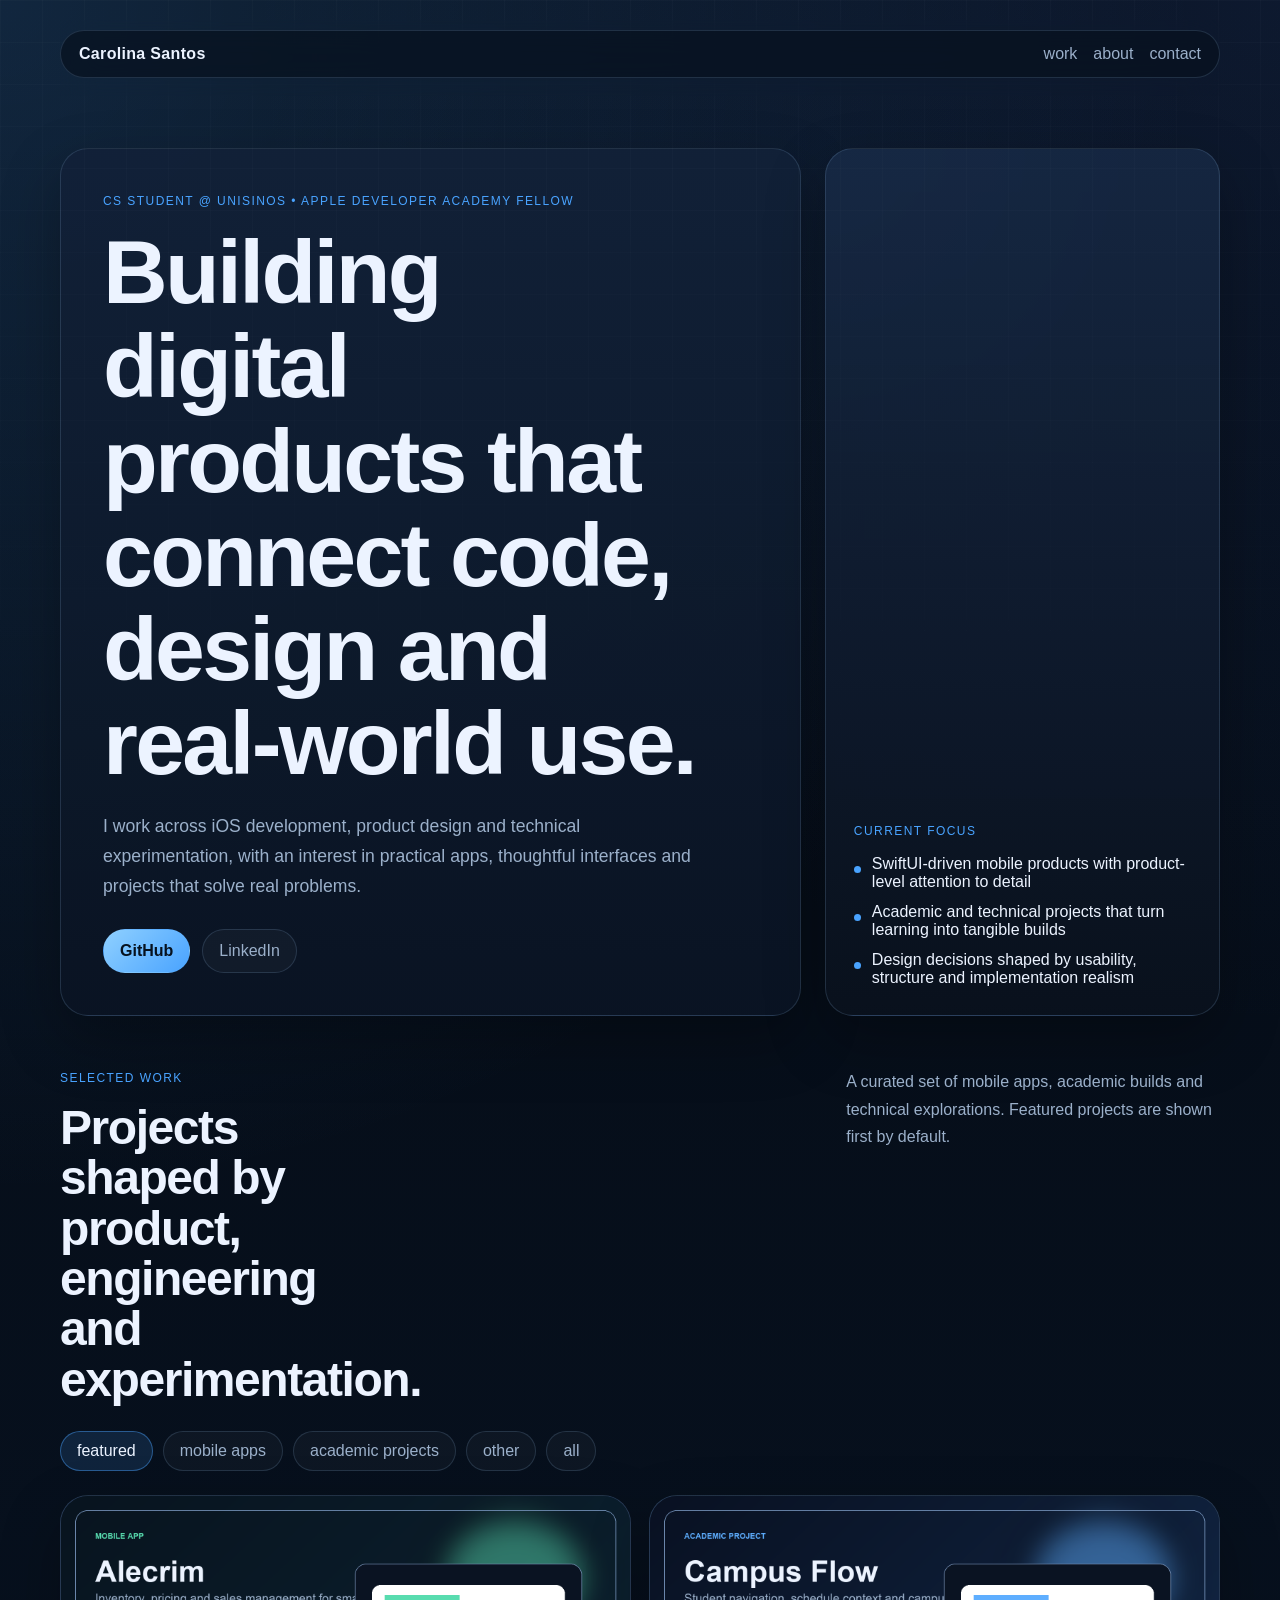
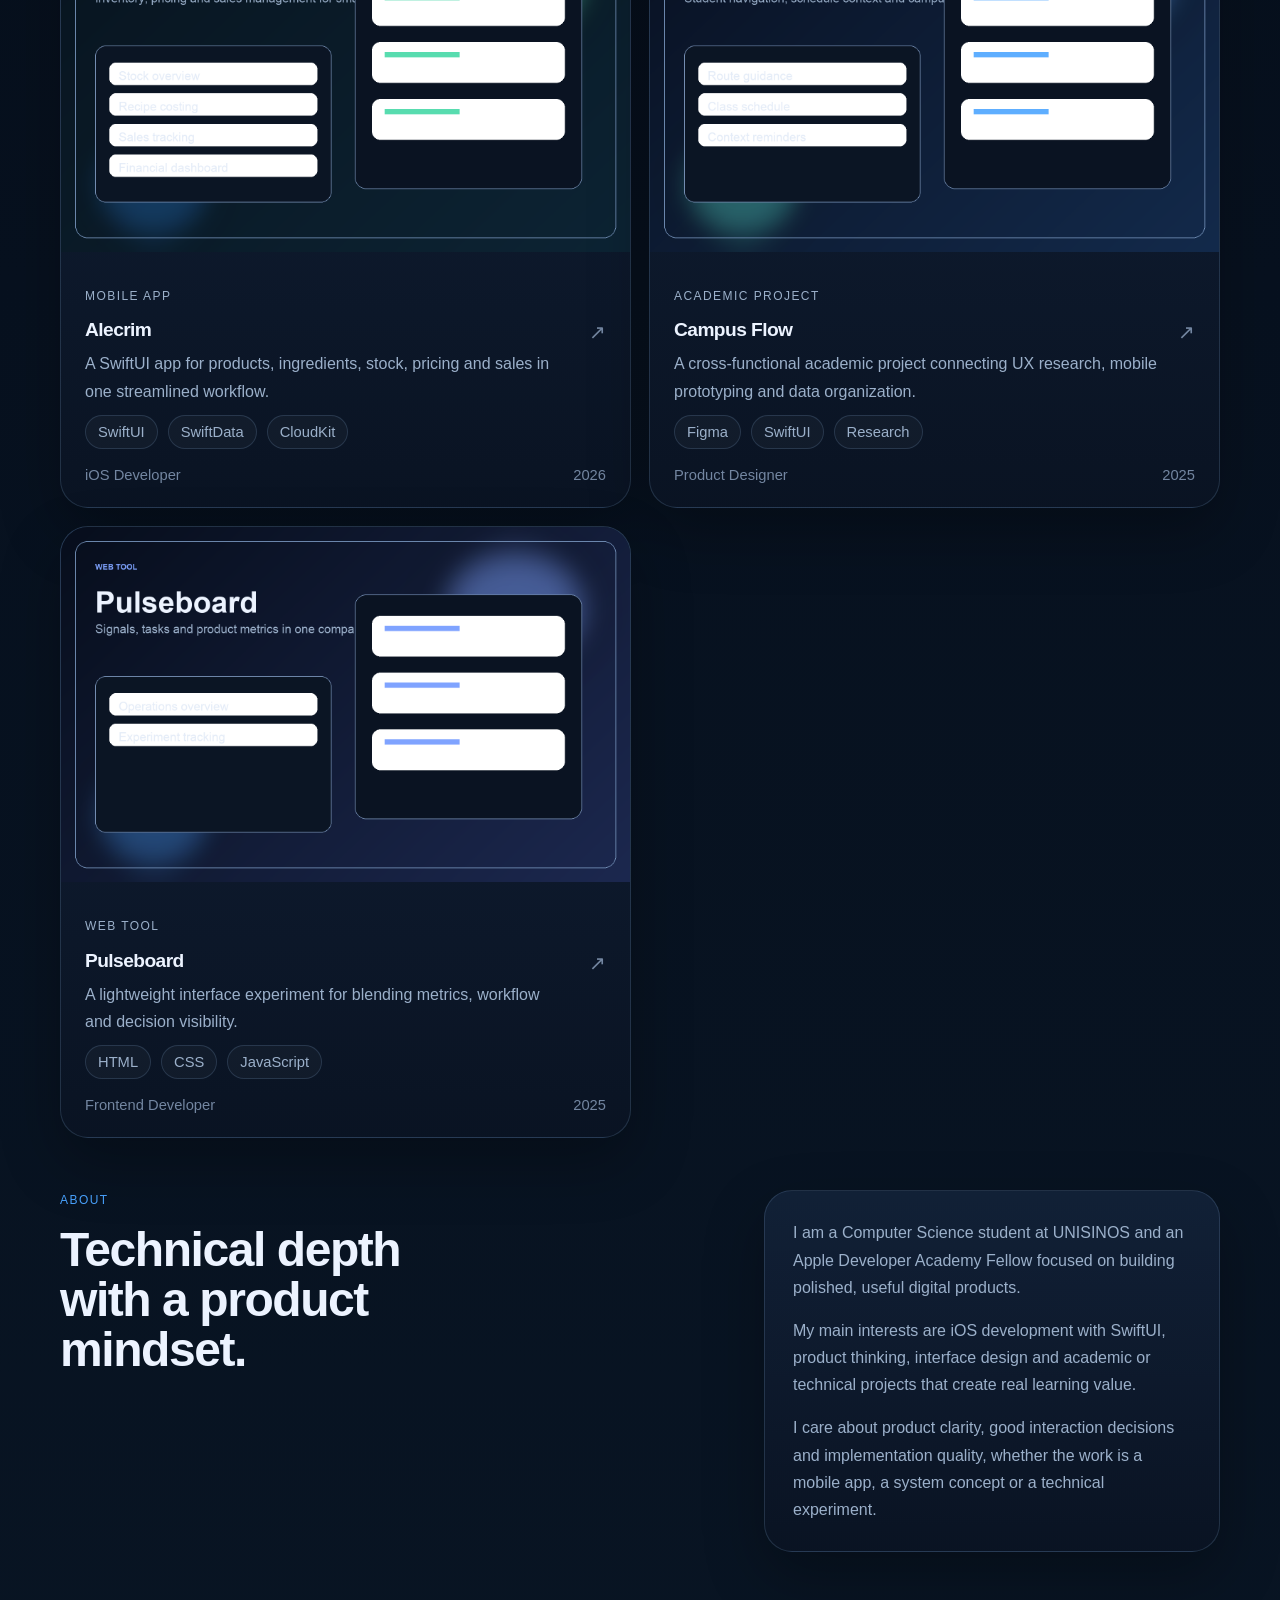
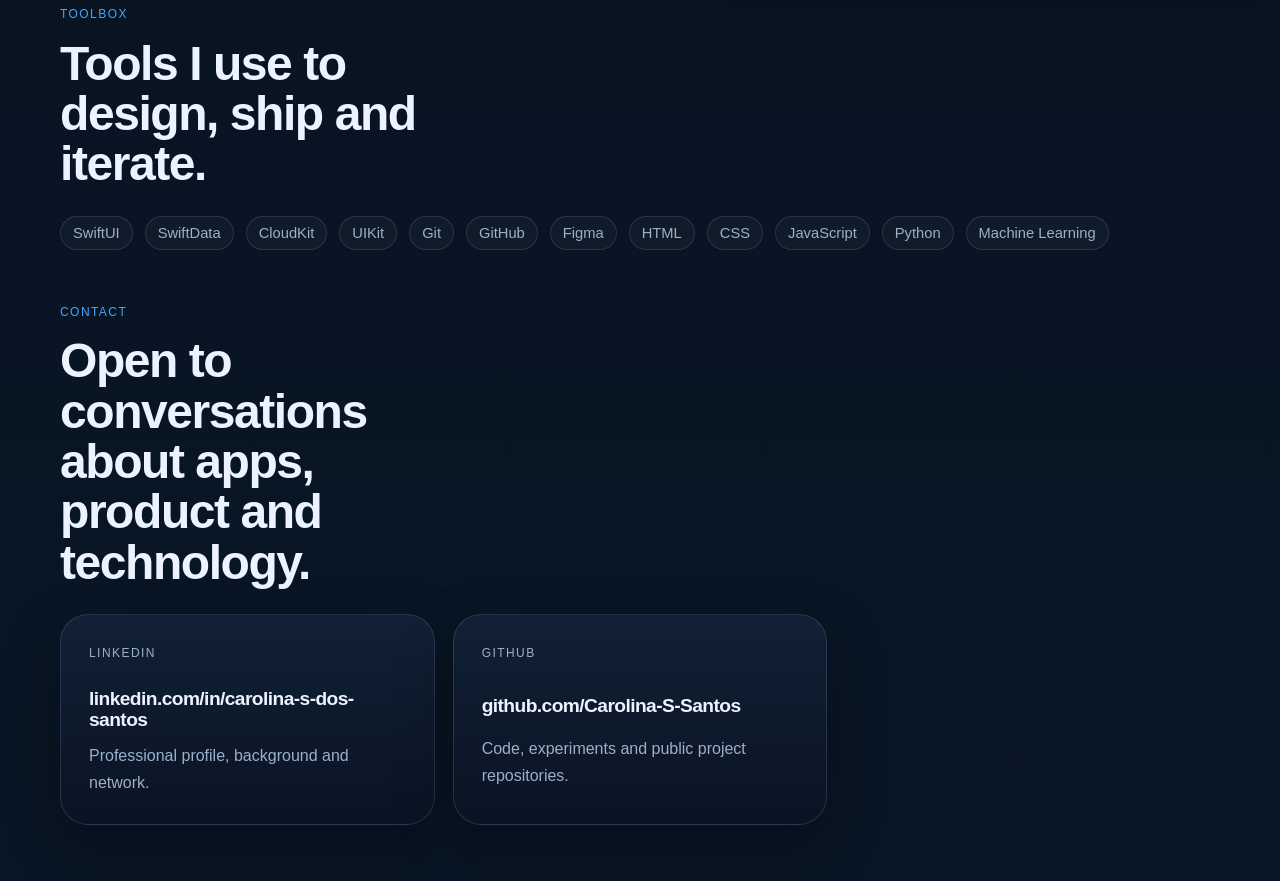
==== index.html @ 4290bed0 "initial commit" ====
<!DOCTYPE html>
<html lang="en">
  <head>
    <meta charset="UTF-8" />
    <meta name="viewport" content="width=device-width, initial-scale=1.0" />
    <title>Carolina Santos | Portfolio</title>
    <meta
      name="description"
      content="Portfolio of Carolina Santos, a Computer Science student and Apple Developer Academy Fellow focused on iOS, product design and technology."
    />
    <link rel="stylesheet" href="./style.css" />
  </head>
  <body data-page="home">
    <div class="site-shell">
      <header class="site-header">
        <nav class="nav">
          <a class="brand" href="./">Carolina Santos</a>
          <div class="nav-links">
            <a href="#work">work</a>
            <a href="#about">about</a>
            <a href="#contact">contact</a>
          </div>
        </nav>
      </header>

      <main>
        <section class="hero section">
          <div class="hero-copy">
            <p class="eyebrow" id="hero-kicker">iOS developer • product-focused builder</p>
            <h1 id="hero-title">Building digital products with code, clarity and product thinking.</h1>
            <p class="hero-subtitle" id="hero-subtitle">
              Computer Science student at UNISINOS and Apple Developer Academy Fellow creating practical apps, academic technology projects and polished digital experiences.
            </p>
            <div class="hero-links" id="hero-links"></div>
          </div>
          <aside class="hero-panel">
            <p class="hero-panel-label">Current focus</p>
            <ul class="hero-focus-list" id="hero-focus-list"></ul>
          </aside>
        </section>

        <section class="section" id="work">
          <div class="section-heading">
            <div>
              <p class="eyebrow">selected work</p>
              <h2>Projects shaped by product, engineering and experimentation.</h2>
            </div>
            <p class="section-description">
              A curated set of mobile apps, academic builds and technical explorations. Featured projects are shown first by default.
            </p>
          </div>

          <div class="filters" id="project-filters" aria-label="Project filters">
            <button class="filter-chip is-active" data-filter="featured" type="button">featured</button>
            <button class="filter-chip" data-filter="mobile-apps" type="button">mobile apps</button>
            <button class="filter-chip" data-filter="academic-projects" type="button">academic projects</button>
            <button class="filter-chip" data-filter="other" type="button">other</button>
            <button class="filter-chip" data-filter="all" type="button">all</button>
          </div>

          <div class="project-grid" id="project-grid" aria-live="polite"></div>
        </section>

        <section class="section two-column-section" id="about">
          <div class="section-heading compact">
            <div>
              <p class="eyebrow">about</p>
              <h2>Technical depth with a product mindset.</h2>
            </div>
          </div>
          <div class="content-card prose" id="about-content"></div>
        </section>

        <section class="section" id="skills">
          <div class="section-heading compact">
            <div>
              <p class="eyebrow">toolbox</p>
              <h2>Tools I use to design, ship and iterate.</h2>
            </div>
          </div>
          <div class="tag-grid" id="skills-grid"></div>
        </section>

        <section class="section" id="contact">
          <div class="section-heading compact">
            <div>
              <p class="eyebrow">contact</p>
              <h2>Open to conversations about apps, product and technology.</h2>
            </div>
          </div>
          <div class="contact-grid" id="contact-grid"></div>
        </section>
      </main>
    </div>

    <script src="./projectData.js"></script>
    <script src="./script.js"></script>
  </body>
</html>
---- style.css ----
:root {
  --bg: #07111f;
  --bg-elevated: rgba(12, 24, 42, 0.86);
  --surface: rgba(16, 30, 51, 0.92);
  --surface-strong: rgba(20, 36, 60, 0.98);
  --surface-muted: rgba(10, 18, 31, 0.78);
  --line: rgba(121, 153, 191, 0.22);
  --line-strong: rgba(121, 153, 191, 0.35);
  --text: #ecf3ff;
  --text-muted: #9bb0ca;
  --text-soft: #7386a1;
  --accent: #49a3ff;
  --accent-soft: rgba(73, 163, 255, 0.14);
  --success: #81f0b8;
  --shadow: 0 24px 60px rgba(0, 0, 0, 0.28);
  --radius-lg: 28px;
  --radius-md: 20px;
  --radius-sm: 14px;
  --content-width: min(1160px, calc(100vw - 40px));
  --title-font: "Avenir Next", "Segoe UI", "Helvetica Neue", sans-serif;
  --body-font: "Segoe UI", "Helvetica Neue", Arial, sans-serif;
  --mono-font: "SFMono-Regular", "JetBrains Mono", "Menlo", monospace;
}

* {
  box-sizing: border-box;
}

html {
  scroll-behavior: smooth;
}

body {
  margin: 0;
  min-height: 100vh;
  font-family: var(--body-font);
  color: var(--text);
  background:
    radial-gradient(circle at top left, rgba(73, 163, 255, 0.18), transparent 28%),
    radial-gradient(circle at top right, rgba(52, 90, 170, 0.18), transparent 24%),
    linear-gradient(180deg, #050b14 0%, #07111f 46%, #091625 100%);
}

body::before {
  content: "";
  position: fixed;
  inset: 0;
  pointer-events: none;
  background-image:
    linear-gradient(rgba(255, 255, 255, 0.025) 1px, transparent 1px),
    linear-gradient(90deg, rgba(255, 255, 255, 0.025) 1px, transparent 1px);
  background-size: 42px 42px;
  mask-image: linear-gradient(180deg, rgba(0, 0, 0, 0.8), transparent);
}

a {
  color: inherit;
  text-decoration: none;
}

img,
video {
  display: block;
  max-width: 100%;
}

.site-shell {
  width: var(--content-width);
  margin: 0 auto;
  padding: 20px 0 56px;
}

.site-header {
  position: sticky;
  top: 0;
  z-index: 30;
  padding: 10px 0 18px;
  backdrop-filter: blur(18px);
}

.nav {
  display: flex;
  align-items: center;
  justify-content: space-between;
  gap: 20px;
  padding: 14px 18px;
  border: 1px solid var(--line);
  border-radius: 999px;
  background: rgba(7, 17, 31, 0.72);
}

.brand {
  font-family: var(--title-font);
  font-weight: 700;
  letter-spacing: 0.02em;
}

.nav-links {
  display: flex;
  flex-wrap: wrap;
  gap: 16px;
}

.nav-links a,
.ghost-link,
.filter-chip {
  color: var(--text-muted);
  transition: color 0.2s ease, border-color 0.2s ease, background-color 0.2s ease;
}

.nav-links a:hover,
.ghost-link:hover,
.filter-chip:hover {
  color: var(--text);
}

.section {
  padding: 52px 0 0;
}

.hero {
  display: grid;
  grid-template-columns: minmax(0, 1.5fr) minmax(280px, 0.8fr);
  gap: 24px;
  align-items: stretch;
  min-height: 56vh;
}

.hero-copy,
.hero-panel,
.content-card,
.contact-item,
.project-card,
.project-layout,
.meta-panel,
.gallery-item,
.not-found-card {
  border: 1px solid var(--line);
  border-radius: var(--radius-lg);
  background: linear-gradient(180deg, rgba(18, 33, 56, 0.95), rgba(10, 20, 35, 0.96));
  box-shadow: var(--shadow);
}

.hero-copy {
  padding: 42px;
}

.hero-panel {
  padding: 28px;
  display: flex;
  flex-direction: column;
  justify-content: flex-end;
  background:
    linear-gradient(180deg, rgba(22, 39, 66, 0.94), rgba(9, 17, 29, 0.98)),
    radial-gradient(circle at top left, rgba(73, 163, 255, 0.24), transparent 36%);
}

.eyebrow,
.project-meta,
.detail-list-label,
.hero-panel-label {
  margin: 0 0 14px;
  text-transform: uppercase;
  letter-spacing: 0.12em;
  font-size: 0.75rem;
  color: var(--accent);
}

h1,
h2,
h3 {
  margin: 0;
  font-family: var(--title-font);
  line-height: 1.05;
  letter-spacing: -0.03em;
}

h1 {
  font-size: clamp(2.8rem, 7vw, 5.6rem);
  max-width: 12ch;
}

h2 {
  font-size: clamp(2rem, 4vw, 3rem);
  max-width: 13ch;
}

h3 {
  font-size: 1.2rem;
}

p {
  margin: 0;
  line-height: 1.7;
}

.hero-subtitle,
.section-description,
.prose p,
.detail-list,
.project-card-copy p,
.project-page-intro p,
.project-story-block p,
.project-story-block li,
.contact-item p {
  color: var(--text-muted);
}

.hero-subtitle {
  font-size: 1.1rem;
  max-width: 62ch;
  margin-top: 22px;
}

.hero-links {
  display: flex;
  flex-wrap: wrap;
  gap: 12px;
  margin-top: 28px;
}

.primary-link,
.ghost-link {
  display: inline-flex;
  align-items: center;
  gap: 10px;
  min-height: 44px;
  padding: 0 16px;
  border-radius: 999px;
  border: 1px solid var(--line);
}

.primary-link {
  color: #06111e;
  font-weight: 700;
  background: linear-gradient(135deg, #8fd0ff, var(--accent));
  border-color: transparent;
}

.ghost-link {
  background: rgba(255, 255, 255, 0.03);
}

.hero-focus-list,
.detail-list,
.project-story-block ul {
  padding: 0;
  margin: 0;
  list-style: none;
}

.hero-focus-list li,
.detail-list li,
.project-story-block ul li {
  position: relative;
  padding-left: 18px;
}

.hero-focus-list li + li,
.detail-list li + li,
.project-story-block ul li + li {
  margin-top: 12px;
}

.hero-focus-list li::before,
.detail-list li::before,
.project-story-block ul li::before {
  content: "";
  position: absolute;
  left: 0;
  top: 11px;
  width: 7px;
  height: 7px;
  border-radius: 999px;
  background: var(--accent);
}

.section-heading {
  display: flex;
  justify-content: space-between;
  gap: 24px;
  margin-bottom: 26px;
}

.section-heading.compact h2 {
  max-width: 14ch;
}

.section-description {
  max-width: 42ch;
}

.filters {
  display: flex;
  flex-wrap: wrap;
  gap: 10px;
  margin-bottom: 24px;
}

.filter-chip {
  padding: 10px 16px;
  border: 1px solid var(--line);
  border-radius: 999px;
  background: rgba(255, 255, 255, 0.03);
  font: inherit;
  cursor: pointer;
}

.filter-chip.is-active {
  color: var(--text);
  background: var(--accent-soft);
  border-color: rgba(73, 163, 255, 0.44);
}

.project-grid {
  display: grid;
  grid-template-columns: repeat(12, 1fr);
  gap: 18px;
}

.project-card {
  grid-column: span 6;
  overflow: hidden;
  position: relative;
  min-height: 100%;
}

.project-card:hover {
  border-color: var(--line-strong);
}

.project-card-media {
  aspect-ratio: 16 / 10;
  position: relative;
  overflow: hidden;
  background:
    linear-gradient(135deg, rgba(73, 163, 255, 0.24), rgba(73, 163, 255, 0.02)),
    linear-gradient(180deg, rgba(255, 255, 255, 0.04), transparent);
}

.project-card-media img {
  width: 100%;
  height: 100%;
  object-fit: cover;
}

.project-card-copy {
  padding: 24px;
}

.project-card-header {
  display: flex;
  align-items: flex-start;
  justify-content: space-between;
  gap: 20px;
  margin-bottom: 10px;
}

.project-card-arrow {
  color: var(--text-soft);
  font-size: 1.25rem;
}

.project-card-copy p {
  margin-top: 10px;
}

.stack-row,
.tag-grid {
  display: flex;
  flex-wrap: wrap;
  gap: 10px;
}

.stack-pill,
.tag {
  padding: 8px 12px;
  border-radius: 999px;
  border: 1px solid var(--line);
  background: rgba(255, 255, 255, 0.03);
  color: var(--text-muted);
  font-size: 0.92rem;
}

.project-card-footer {
  margin-top: 18px;
  display: flex;
  align-items: center;
  justify-content: space-between;
  gap: 12px;
}

.role-label {
  color: var(--text-soft);
  font-size: 0.92rem;
}

.empty-state {
  grid-column: 1 / -1;
  padding: 28px;
  border: 1px dashed var(--line);
  border-radius: var(--radius-md);
  color: var(--text-muted);
  text-align: center;
}

.two-column-section,
.project-layout {
  display: grid;
  grid-template-columns: minmax(0, 1.2fr) minmax(280px, 0.8fr);
  gap: 20px;
}

.content-card,
.project-main,
.meta-panel,
.contact-item,
.not-found-card {
  padding: 28px;
}

.prose {
  display: grid;
  gap: 16px;
}

.tag-grid {
  gap: 12px;
}

.contact-grid {
  display: grid;
  grid-template-columns: repeat(3, minmax(0, 1fr));
  gap: 18px;
}

.contact-item {
  display: grid;
  gap: 12px;
}

.contact-item a {
  color: var(--text);
}

.project-page {
  padding-top: 30px;
}

.project-page-header {
  display: flex;
  align-items: center;
  justify-content: space-between;
  gap: 16px;
  margin-bottom: 22px;
}

.back-link {
  display: inline-flex;
  align-items: center;
  gap: 10px;
  color: var(--text-muted);
}

.project-hero {
  display: grid;
  gap: 28px;
  margin-bottom: 26px;
}

.project-badge {
  display: inline-flex;
  align-items: center;
  gap: 14px;
}

.project-icon {
  width: 68px;
  height: 68px;
  border-radius: 18px;
  overflow: hidden;
  border: 1px solid var(--line);
  background: rgba(255, 255, 255, 0.04);
}

.project-icon img {
  width: 100%;
  height: 100%;
  object-fit: cover;
}

.project-headline {
  font-size: clamp(1.1rem, 2vw, 1.35rem);
  color: var(--text-muted);
  max-width: 52ch;
}

.meta-row {
  display: flex;
  flex-wrap: wrap;
  gap: 10px;
}

.meta-chip {
  display: inline-flex;
  align-items: center;
  gap: 8px;
  padding: 8px 12px;
  border-radius: 999px;
  border: 1px solid var(--line);
  background: rgba(255, 255, 255, 0.03);
  color: var(--text-muted);
  font-size: 0.92rem;
}

.gallery-grid {
  display: grid;
  gap: 16px;
  grid-template-columns: repeat(auto-fit, minmax(240px, 1fr));
}

.gallery-item {
  overflow: hidden;
  min-height: 220px;
  background: linear-gradient(180deg, rgba(18, 33, 56, 0.82), rgba(10, 20, 35, 0.98));
}

.gallery-item img,
.gallery-item video {
  width: 100%;
  height: 100%;
  object-fit: cover;
}

.gallery-item .fallback-art,
.project-card-media .fallback-art,
.project-icon .fallback-art {
  width: 100%;
  height: 100%;
}

.project-layout {
  align-items: start;
  border: none;
  background: transparent;
  box-shadow: none;
}

.project-main {
  display: grid;
  gap: 28px;
}

.project-story-block {
  display: grid;
  gap: 14px;
}

.project-story-block h2 {
  font-size: clamp(1.5rem, 3vw, 2rem);
}

.meta-panel {
  display: grid;
  gap: 20px;
  position: sticky;
  top: 104px;
  align-self: start;
}

.detail-block {
  display: grid;
  gap: 12px;
}

.detail-links {
  display: grid;
  gap: 10px;
}

.detail-link {
  display: flex;
  align-items: center;
  justify-content: space-between;
  gap: 10px;
  padding: 12px 14px;
  border: 1px solid var(--line);
  border-radius: var(--radius-sm);
  background: rgba(255, 255, 255, 0.03);
}

.team-list {
  display: grid;
  gap: 12px;
}

.team-member {
  padding: 14px;
  border: 1px solid var(--line);
  border-radius: var(--radius-sm);
  background: rgba(255, 255, 255, 0.03);
}

.team-member strong {
  display: block;
  margin-bottom: 6px;
}

.not-found-card {
  margin-top: 56px;
}

@media (max-width: 920px) {
  .hero,
  .two-column-section,
  .project-layout {
    grid-template-columns: 1fr;
  }

  .project-card {
    grid-column: span 12;
  }

  .contact-grid {
    grid-template-columns: 1fr;
  }

  .section-heading {
    flex-direction: column;
  }

  .meta-panel {
    position: static;
  }
}

@media (max-width: 640px) {
  .site-shell {
    width: min(100vw - 24px, 1160px);
    padding-top: 12px;
  }

  .nav {
    align-items: flex-start;
    flex-direction: column;
    border-radius: 24px;
  }

  .hero-copy,
  .hero-panel,
  .content-card,
  .project-main,
  .meta-panel,
  .contact-item,
  .not-found-card {
    padding: 22px;
  }

  h1 {
    max-width: 10ch;
  }
}
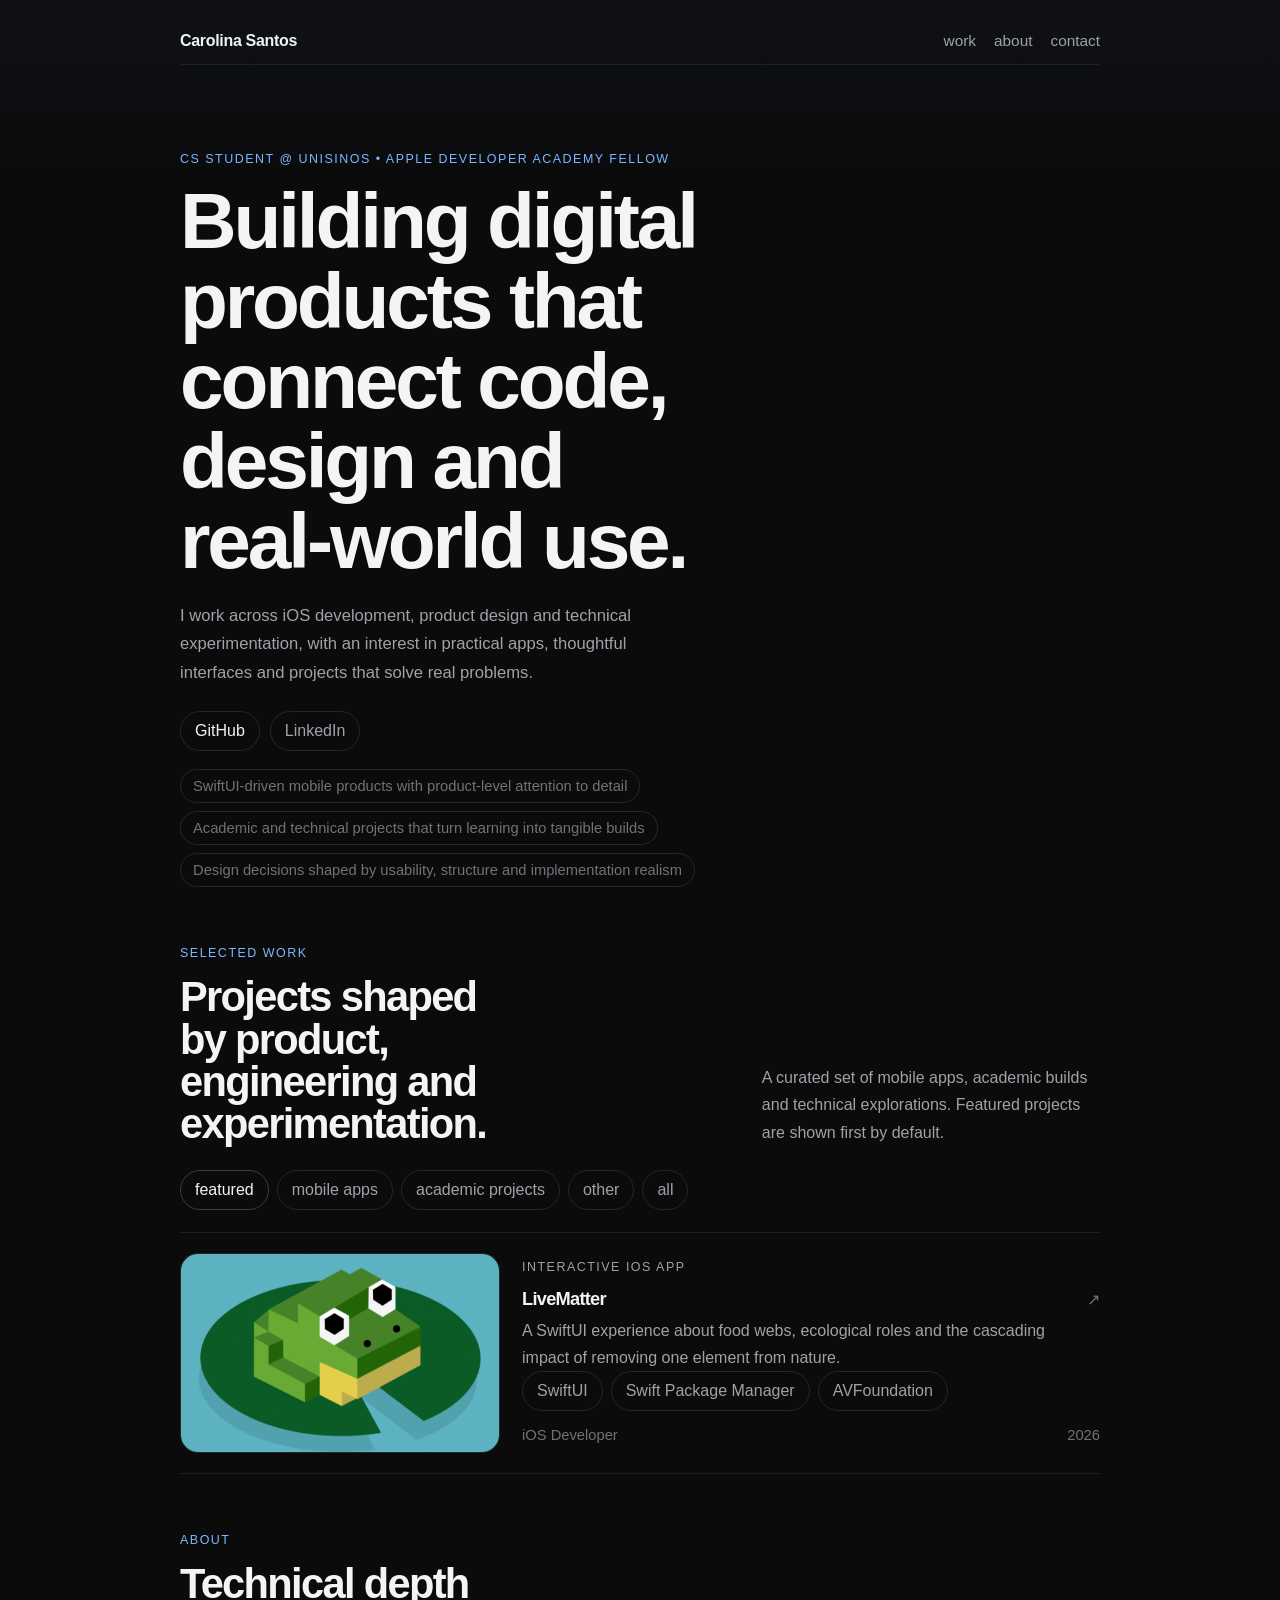
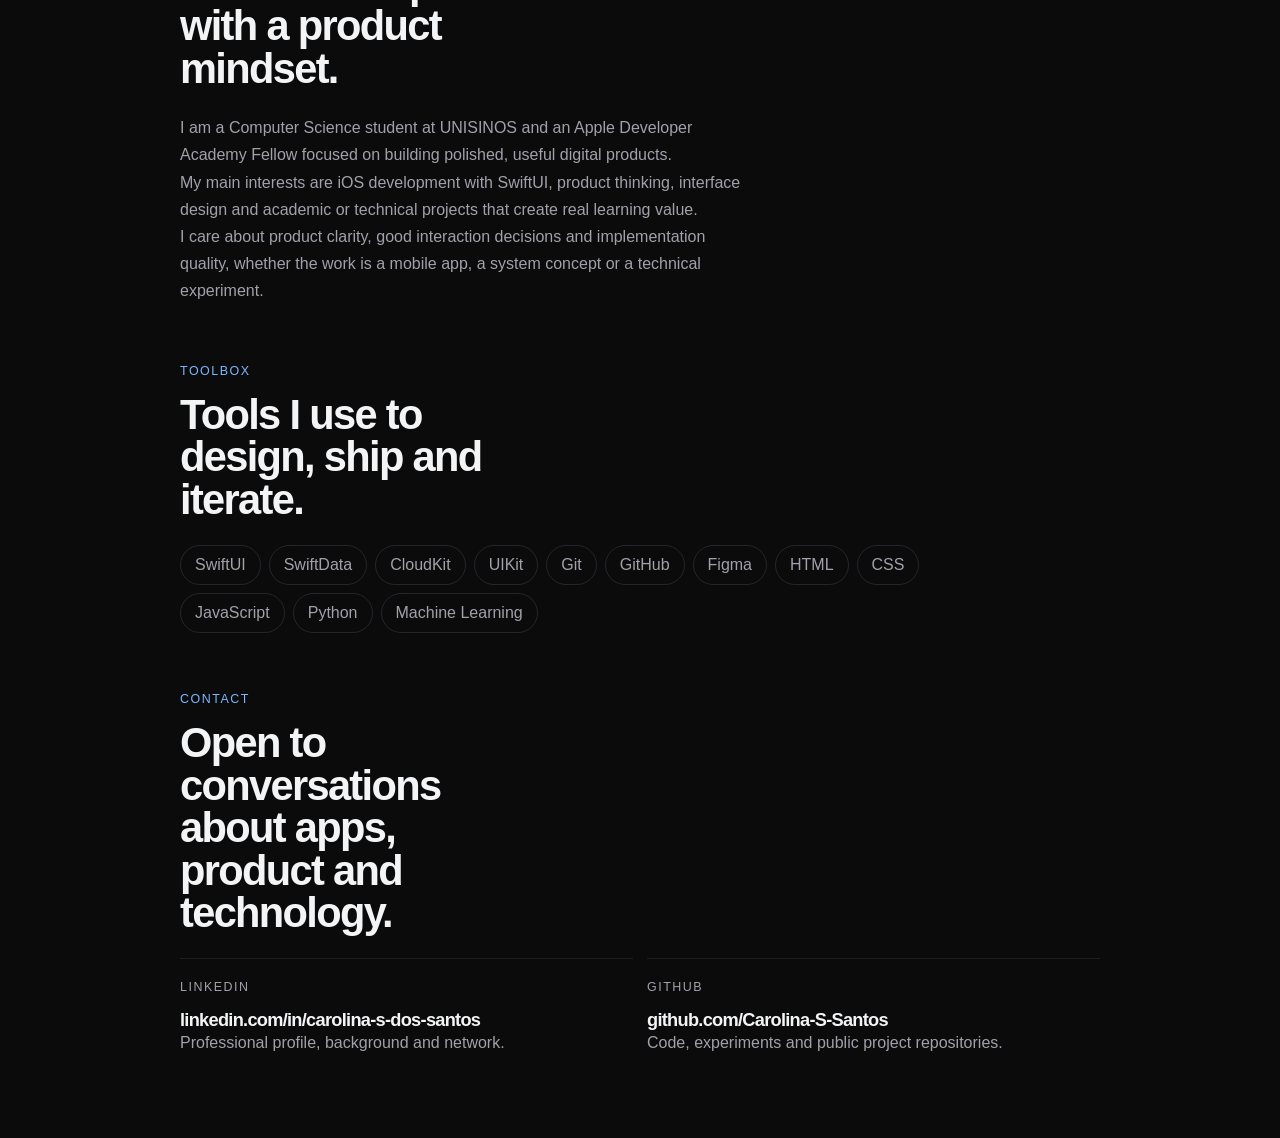
==== commit ebbaca0f: "fix: portfolio minimal design" ====
--- a/index.html
+++ b/index.html
@@ -25,18 +25,15 @@
 
       <main>
         <section class="hero section">
-          <div class="hero-copy">
+          <div class="hero-copy minimal">
             <p class="eyebrow" id="hero-kicker">iOS developer • product-focused builder</p>
             <h1 id="hero-title">Building digital products with code, clarity and product thinking.</h1>
             <p class="hero-subtitle" id="hero-subtitle">
               Computer Science student at UNISINOS and Apple Developer Academy Fellow creating practical apps, academic technology projects and polished digital experiences.
             </p>
             <div class="hero-links" id="hero-links"></div>
+            <ul class="hero-focus-list inline" id="hero-focus-list"></ul>
           </div>
-          <aside class="hero-panel">
-            <p class="hero-panel-label">Current focus</p>
-            <ul class="hero-focus-list" id="hero-focus-list"></ul>
-          </aside>
         </section>
 
         <section class="section" id="work">
@@ -68,7 +65,7 @@
               <h2>Technical depth with a product mindset.</h2>
             </div>
           </div>
-          <div class="content-card prose" id="about-content"></div>
+          <div class="prose simple-prose" id="about-content"></div>
         </section>
 
         <section class="section" id="skills">
@@ -88,7 +85,7 @@
               <h2>Open to conversations about apps, product and technology.</h2>
             </div>
           </div>
-          <div class="contact-grid" id="contact-grid"></div>
+          <div class="contact-grid minimal-contact" id="contact-grid"></div>
         </section>
       </main>
     </div>
--- a/style.css
+++ b/style.css
@@ -1,25 +1,18 @@
 :root {
-  --bg: #07111f;
-  --bg-elevated: rgba(12, 24, 42, 0.86);
-  --surface: rgba(16, 30, 51, 0.92);
-  --surface-strong: rgba(20, 36, 60, 0.98);
-  --surface-muted: rgba(10, 18, 31, 0.78);
-  --line: rgba(121, 153, 191, 0.22);
-  --line-strong: rgba(121, 153, 191, 0.35);
-  --text: #ecf3ff;
-  --text-muted: #9bb0ca;
-  --text-soft: #7386a1;
-  --accent: #49a3ff;
-  --accent-soft: rgba(73, 163, 255, 0.14);
-  --success: #81f0b8;
-  --shadow: 0 24px 60px rgba(0, 0, 0, 0.28);
-  --radius-lg: 28px;
-  --radius-md: 20px;
-  --radius-sm: 14px;
-  --content-width: min(1160px, calc(100vw - 40px));
-  --title-font: "Avenir Next", "Segoe UI", "Helvetica Neue", sans-serif;
+  --bg: #0b0b0c;
+  --surface: #111214;
+  --surface-soft: #17181b;
+  --line: #24262b;
+  --line-soft: #1b1d21;
+  --text: #f3f4f6;
+  --muted: #a1a1aa;
+  --soft: #71717a;
+  --accent: #7cb7ff;
+  --content: min(920px, calc(100vw - 32px));
+  --radius: 18px;
+  --radius-sm: 12px;
+  --title-font: "Avenir Next", "Segoe UI", sans-serif;
   --body-font: "Segoe UI", "Helvetica Neue", Arial, sans-serif;
-  --mono-font: "SFMono-Regular", "JetBrains Mono", "Menlo", monospace;
 }
 
 * {
@@ -32,13 +25,20 @@
 
 body {
   margin: 0;
-  min-height: 100vh;
   font-family: var(--body-font);
   color: var(--text);
-  background:
-    radial-gradient(circle at top left, rgba(73, 163, 255, 0.18), transparent 28%),
-    radial-gradient(circle at top right, rgba(52, 90, 170, 0.18), transparent 24%),
-    linear-gradient(180deg, #050b14 0%, #07111f 46%, #091625 100%);
+  background: var(--bg);
+}
+
+a {
+  color: inherit;
+  text-decoration: none;
+}
+
+img,
+video {
+  display: block;
+  max-width: 100%;
 }
 
 body::before {
@@ -46,123 +46,79 @@
   position: fixed;
   inset: 0;
   pointer-events: none;
-  background-image:
-    linear-gradient(rgba(255, 255, 255, 0.025) 1px, transparent 1px),
-    linear-gradient(90deg, rgba(255, 255, 255, 0.025) 1px, transparent 1px);
-  background-size: 42px 42px;
-  mask-image: linear-gradient(180deg, rgba(0, 0, 0, 0.8), transparent);
-}
-
-a {
-  color: inherit;
-  text-decoration: none;
-}
-
-img,
-video {
-  display: block;
-  max-width: 100%;
+  background: linear-gradient(180deg, rgba(124, 183, 255, 0.04), transparent 22%);
 }
 
 .site-shell {
-  width: var(--content-width);
+  width: var(--content);
   margin: 0 auto;
-  padding: 20px 0 56px;
-}
-
-.site-header {
-  position: sticky;
-  top: 0;
-  z-index: 30;
-  padding: 10px 0 18px;
-  backdrop-filter: blur(18px);
+  padding: 18px 0 64px;
+}
+
+.site-header,
+.project-page-header {
+  padding-bottom: 28px;
 }
 
 .nav {
   display: flex;
+  justify-content: space-between;
   align-items: center;
-  justify-content: space-between;
-  gap: 20px;
-  padding: 14px 18px;
-  border: 1px solid var(--line);
-  border-radius: 999px;
-  background: rgba(7, 17, 31, 0.72);
+  gap: 16px;
+  padding: 14px 0;
+  border-bottom: 1px solid var(--line-soft);
 }
 
 .brand {
   font-family: var(--title-font);
   font-weight: 700;
-  letter-spacing: 0.02em;
+  letter-spacing: -0.02em;
 }
 
 .nav-links {
   display: flex;
-  flex-wrap: wrap;
-  gap: 16px;
-}
-
-.nav-links a,
-.ghost-link,
-.filter-chip {
-  color: var(--text-muted);
-  transition: color 0.2s ease, border-color 0.2s ease, background-color 0.2s ease;
+  gap: 18px;
+  color: var(--muted);
+  font-size: 0.96rem;
 }
 
 .nav-links a:hover,
 .ghost-link:hover,
-.filter-chip:hover {
+.back-link:hover {
   color: var(--text);
 }
 
 .section {
-  padding: 52px 0 0;
+  padding-top: 56px;
 }
 
 .hero {
-  display: grid;
-  grid-template-columns: minmax(0, 1.5fr) minmax(280px, 0.8fr);
-  gap: 24px;
-  align-items: stretch;
-  min-height: 56vh;
-}
-
-.hero-copy,
-.hero-panel,
-.content-card,
-.contact-item,
+  min-height: auto;
+}
+
+.hero-copy.minimal,
+.project-hero,
+.project-main,
+.meta-panel,
 .project-card,
-.project-layout,
-.meta-panel,
 .gallery-item,
 .not-found-card {
-  border: 1px solid var(--line);
-  border-radius: var(--radius-lg);
-  background: linear-gradient(180deg, rgba(18, 33, 56, 0.95), rgba(10, 20, 35, 0.96));
-  box-shadow: var(--shadow);
+  background: transparent;
+  border: none;
+  box-shadow: none;
 }
 
 .hero-copy {
-  padding: 42px;
-}
-
-.hero-panel {
-  padding: 28px;
-  display: flex;
-  flex-direction: column;
-  justify-content: flex-end;
-  background:
-    linear-gradient(180deg, rgba(22, 39, 66, 0.94), rgba(9, 17, 29, 0.98)),
-    radial-gradient(circle at top left, rgba(73, 163, 255, 0.24), transparent 36%);
+  padding: 0;
 }
 
 .eyebrow,
 .project-meta,
-.detail-list-label,
-.hero-panel-label {
-  margin: 0 0 14px;
+.detail-list-label {
+  margin: 0 0 12px;
+  font-size: 0.78rem;
+  letter-spacing: 0.12em;
   text-transform: uppercase;
-  letter-spacing: 0.12em;
-  font-size: 0.75rem;
   color: var(--accent);
 }
 
@@ -171,22 +127,22 @@
 h3 {
   margin: 0;
   font-family: var(--title-font);
-  line-height: 1.05;
-  letter-spacing: -0.03em;
+  letter-spacing: -0.04em;
+  line-height: 1.02;
 }
 
 h1 {
-  font-size: clamp(2.8rem, 7vw, 5.6rem);
   max-width: 12ch;
+  font-size: clamp(2.8rem, 8vw, 4.9rem);
 }
 
 h2 {
-  font-size: clamp(2rem, 4vw, 3rem);
-  max-width: 13ch;
+  font-size: clamp(1.7rem, 4vw, 2.6rem);
+  max-width: 14ch;
 }
 
 h3 {
-  font-size: 1.2rem;
+  font-size: 1.14rem;
 }
 
 p {
@@ -196,146 +152,125 @@
 
 .hero-subtitle,
 .section-description,
+.project-card-copy p,
+.project-headline,
 .prose p,
+.contact-item p,
 .detail-list,
-.project-card-copy p,
-.project-page-intro p,
 .project-story-block p,
 .project-story-block li,
-.contact-item p {
-  color: var(--text-muted);
+.team-member p {
+  color: var(--muted);
 }
 
 .hero-subtitle {
-  font-size: 1.1rem;
-  max-width: 62ch;
-  margin-top: 22px;
+  max-width: 56ch;
+  margin-top: 20px;
+  font-size: 1.04rem;
 }
 
 .hero-links {
   display: flex;
   flex-wrap: wrap;
-  gap: 12px;
-  margin-top: 28px;
+  gap: 10px;
+  margin-top: 24px;
 }
 
 .primary-link,
-.ghost-link {
+.ghost-link,
+.filter-chip,
+.meta-chip,
+.stack-pill,
+.tag,
+.detail-link {
   display: inline-flex;
   align-items: center;
-  gap: 10px;
-  min-height: 44px;
-  padding: 0 16px;
-  border-radius: 999px;
-  border: 1px solid var(--line);
-}
-
-.primary-link {
-  color: #06111e;
-  font-weight: 700;
-  background: linear-gradient(135deg, #8fd0ff, var(--accent));
-  border-color: transparent;
-}
-
-.ghost-link {
-  background: rgba(255, 255, 255, 0.03);
-}
-
-.hero-focus-list,
-.detail-list,
-.project-story-block ul {
-  padding: 0;
-  margin: 0;
-  list-style: none;
-}
-
-.hero-focus-list li,
-.detail-list li,
-.project-story-block ul li {
-  position: relative;
-  padding-left: 18px;
-}
-
-.hero-focus-list li + li,
-.detail-list li + li,
-.project-story-block ul li + li {
-  margin-top: 12px;
-}
-
-.hero-focus-list li::before,
-.detail-list li::before,
-.project-story-block ul li::before {
-  content: "";
-  position: absolute;
-  left: 0;
-  top: 11px;
-  width: 7px;
-  height: 7px;
-  border-radius: 999px;
-  background: var(--accent);
-}
-
-.section-heading {
-  display: flex;
-  justify-content: space-between;
-  gap: 24px;
-  margin-bottom: 26px;
-}
-
-.section-heading.compact h2 {
-  max-width: 14ch;
-}
-
-.section-description {
-  max-width: 42ch;
-}
-
-.filters {
-  display: flex;
-  flex-wrap: wrap;
-  gap: 10px;
-  margin-bottom: 24px;
-}
-
-.filter-chip {
-  padding: 10px 16px;
+  gap: 8px;
+  min-height: 40px;
+  padding: 0 14px;
   border: 1px solid var(--line);
   border-radius: 999px;
-  background: rgba(255, 255, 255, 0.03);
+  color: var(--muted);
+  background: transparent;
   font: inherit;
+}
+
+.primary-link {
+  color: var(--text);
+}
+
+.hero-focus-list {
+  list-style: none;
+  padding: 0;
+  margin: 18px 0 0;
+}
+
+.hero-focus-list.inline {
+  display: flex;
+  flex-wrap: wrap;
+  gap: 8px;
+}
+
+.hero-focus-list.inline li {
+  padding: 8px 12px;
+  border: 1px solid var(--line);
+  border-radius: 999px;
+  color: var(--soft);
+  font-size: 0.92rem;
+}
+
+.section-heading {
+  display: flex;
+  justify-content: space-between;
+  align-items: end;
+  gap: 20px;
+  margin-bottom: 24px;
+}
+
+.section-description {
+  max-width: 38ch;
+}
+
+.filters {
+  display: flex;
+  flex-wrap: wrap;
+  gap: 8px;
+  margin-bottom: 22px;
+}
+
+.filter-chip {
   cursor: pointer;
 }
 
 .filter-chip.is-active {
   color: var(--text);
-  background: var(--accent-soft);
-  border-color: rgba(73, 163, 255, 0.44);
+  border-color: #3a3d44;
 }
 
 .project-grid {
   display: grid;
-  grid-template-columns: repeat(12, 1fr);
+  grid-template-columns: 1fr;
   gap: 18px;
 }
 
 .project-card {
-  grid-column: span 6;
-  overflow: hidden;
-  position: relative;
-  min-height: 100%;
-}
-
-.project-card:hover {
-  border-color: var(--line-strong);
+  display: grid;
+  grid-template-columns: minmax(220px, 320px) minmax(0, 1fr);
+  gap: 22px;
+  padding: 20px 0;
+  border-top: 1px solid var(--line-soft);
+}
+
+.project-card:last-child {
+  border-bottom: 1px solid var(--line-soft);
 }
 
 .project-card-media {
   aspect-ratio: 16 / 10;
-  position: relative;
   overflow: hidden;
-  background:
-    linear-gradient(135deg, rgba(73, 163, 255, 0.24), rgba(73, 163, 255, 0.02)),
-    linear-gradient(180deg, rgba(255, 255, 255, 0.04), transparent);
+  border-radius: var(--radius);
+  border: 1px solid var(--line);
+  background: var(--surface);
 }
 
 .project-card-media img {
@@ -345,142 +280,101 @@
 }
 
 .project-card-copy {
-  padding: 24px;
+  padding: 4px 0;
 }
 
 .project-card-header {
   display: flex;
-  align-items: flex-start;
   justify-content: space-between;
-  gap: 20px;
-  margin-bottom: 10px;
+  gap: 12px;
+}
+
+.project-card-header p {
+  margin-top: 8px;
 }
 
 .project-card-arrow {
-  color: var(--text-soft);
-  font-size: 1.25rem;
-}
-
-.project-card-copy p {
-  margin-top: 10px;
+  color: var(--soft);
 }
 
 .stack-row,
 .tag-grid {
   display: flex;
   flex-wrap: wrap;
-  gap: 10px;
-}
-
-.stack-pill,
-.tag {
-  padding: 8px 12px;
-  border-radius: 999px;
-  border: 1px solid var(--line);
-  background: rgba(255, 255, 255, 0.03);
-  color: var(--text-muted);
-  font-size: 0.92rem;
+  gap: 8px;
 }
 
 .project-card-footer {
-  margin-top: 18px;
-  display: flex;
-  align-items: center;
+  display: flex;
   justify-content: space-between;
   gap: 12px;
+  margin-top: 16px;
 }
 
 .role-label {
-  color: var(--text-soft);
+  color: var(--soft);
   font-size: 0.92rem;
 }
 
-.empty-state {
-  grid-column: 1 / -1;
-  padding: 28px;
-  border: 1px dashed var(--line);
-  border-radius: var(--radius-md);
-  color: var(--text-muted);
-  text-align: center;
-}
-
-.two-column-section,
-.project-layout {
-  display: grid;
-  grid-template-columns: minmax(0, 1.2fr) minmax(280px, 0.8fr);
-  gap: 20px;
-}
-
-.content-card,
-.project-main,
-.meta-panel,
-.contact-item,
-.not-found-card {
-  padding: 28px;
-}
-
-.prose {
-  display: grid;
-  gap: 16px;
+.two-column-section {
+  display: block;
+}
+
+.simple-prose {
+  max-width: 64ch;
 }
 
 .tag-grid {
-  gap: 12px;
+  max-width: 760px;
 }
 
 .contact-grid {
   display: grid;
-  grid-template-columns: repeat(3, minmax(0, 1fr));
-  gap: 18px;
+  grid-template-columns: repeat(2, minmax(0, 1fr));
+  gap: 14px;
 }
 
 .contact-item {
-  display: grid;
-  gap: 12px;
-}
-
-.contact-item a {
-  color: var(--text);
+  padding: 18px 0;
+  border-top: 1px solid var(--line-soft);
+}
+
+.contact-item h3 {
+  margin-top: 6px;
 }
 
 .project-page {
-  padding-top: 30px;
+  padding-top: 12px;
 }
 
 .project-page-header {
-  display: flex;
-  align-items: center;
-  justify-content: space-between;
-  gap: 16px;
-  margin-bottom: 22px;
+  display: block;
 }
 
 .back-link {
   display: inline-flex;
+  margin-bottom: 18px;
+  color: var(--muted);
+}
+
+.project-hero {
+  padding: 0 0 18px;
+  border-bottom: 1px solid var(--line-soft);
+}
+
+.project-badge {
+  display: flex;
   align-items: center;
-  gap: 10px;
-  color: var(--text-muted);
-}
-
-.project-hero {
-  display: grid;
-  gap: 28px;
-  margin-bottom: 26px;
-}
-
-.project-badge {
-  display: inline-flex;
-  align-items: center;
-  gap: 14px;
+  gap: 16px;
 }
 
 .project-icon {
-  width: 68px;
-  height: 68px;
-  border-radius: 18px;
+  width: 64px;
+  height: 64px;
   overflow: hidden;
+  border-radius: 16px;
   border: 1px solid var(--line);
-  background: rgba(255, 255, 255, 0.04);
+  background: var(--surface);
 }
 
 .project-icon img {
@@ -490,39 +384,43 @@
 }
 
 .project-headline {
-  font-size: clamp(1.1rem, 2vw, 1.35rem);
-  color: var(--text-muted);
-  max-width: 52ch;
+  margin-top: 18px;
+  max-width: 48ch;
+  font-size: 1.06rem;
 }
 
 .meta-row {
   display: flex;
   flex-wrap: wrap;
-  gap: 10px;
-}
-
-.meta-chip {
-  display: inline-flex;
-  align-items: center;
   gap: 8px;
-  padding: 8px 12px;
-  border-radius: 999px;
+  margin-top: 18px;
+}
+
+.project-layout {
+  display: grid;
+  grid-template-columns: minmax(0, 1.7fr) minmax(240px, 0.8fr);
+  gap: 42px;
+  padding-top: 28px;
+}
+
+.project-main {
+  padding: 0;
+  display: grid;
+  gap: 30px;
+}
+
+.gallery-grid {
+  display: grid;
+  grid-template-columns: repeat(2, minmax(0, 1fr));
+  gap: 12px;
+}
+
+.gallery-item {
+  min-height: 180px;
+  overflow: hidden;
+  border-radius: var(--radius-sm);
   border: 1px solid var(--line);
-  background: rgba(255, 255, 255, 0.03);
-  color: var(--text-muted);
-  font-size: 0.92rem;
-}
-
-.gallery-grid {
-  display: grid;
-  gap: 16px;
-  grid-template-columns: repeat(auto-fit, minmax(240px, 1fr));
-}
-
-.gallery-item {
-  overflow: hidden;
-  min-height: 220px;
-  background: linear-gradient(180deg, rgba(18, 33, 56, 0.82), rgba(10, 20, 35, 0.98));
+  background: var(--surface);
 }
 
 .gallery-item img,
@@ -532,131 +430,117 @@
   object-fit: cover;
 }
 
-.gallery-item .fallback-art,
-.project-card-media .fallback-art,
-.project-icon .fallback-art {
-  width: 100%;
-  height: 100%;
-}
-
-.project-layout {
-  align-items: start;
-  border: none;
-  background: transparent;
-  box-shadow: none;
-}
-
-.project-main {
-  display: grid;
-  gap: 28px;
-}
-
 .project-story-block {
   display: grid;
-  gap: 14px;
+  gap: 12px;
 }
 
 .project-story-block h2 {
-  font-size: clamp(1.5rem, 3vw, 2rem);
+  font-size: 1.45rem;
+}
+
+.project-story-block ul,
+.detail-list {
+  list-style: none;
+  padding: 0;
+  margin: 0;
+}
+
+.project-story-block ul li,
+.detail-list li {
+  position: relative;
+  padding-left: 14px;
+}
+
+.project-story-block ul li::before,
+.detail-list li::before {
+  content: "";
+  position: absolute;
+  left: 0;
+  top: 12px;
+  width: 5px;
+  height: 5px;
+  border-radius: 999px;
+  background: var(--soft);
 }
 
 .meta-panel {
-  display: grid;
-  gap: 20px;
-  position: sticky;
-  top: 104px;
-  align-self: start;
+  padding: 0;
+  display: grid;
+  gap: 22px;
 }
 
 .detail-block {
   display: grid;
-  gap: 12px;
-}
-
-.detail-links {
-  display: grid;
   gap: 10px;
 }
 
+.detail-links,
+.team-list {
+  display: grid;
+  gap: 10px;
+}
+
 .detail-link {
-  display: flex;
-  align-items: center;
   justify-content: space-between;
-  gap: 10px;
-  padding: 12px 14px;
-  border: 1px solid var(--line);
   border-radius: var(--radius-sm);
-  background: rgba(255, 255, 255, 0.03);
-}
-
-.team-list {
-  display: grid;
-  gap: 12px;
 }
 
 .team-member {
   padding: 14px;
   border: 1px solid var(--line);
   border-radius: var(--radius-sm);
-  background: rgba(255, 255, 255, 0.03);
 }
 
 .team-member strong {
   display: block;
-  margin-bottom: 6px;
-}
-
+  margin-bottom: 4px;
+}
+
+.empty-state,
 .not-found-card {
-  margin-top: 56px;
-}
-
-@media (max-width: 920px) {
-  .hero,
-  .two-column-section,
-  .project-layout {
-    grid-template-columns: 1fr;
-  }
-
-  .project-card {
-    grid-column: span 12;
-  }
-
+  padding: 20px 0;
+  color: var(--muted);
+}
+
+.fallback-art {
+  width: 100%;
+  height: 100%;
+}
+
+@media (max-width: 820px) {
+  .section-heading,
+  .project-card,
+  .project-layout,
   .contact-grid {
     grid-template-columns: 1fr;
-  }
-
-  .section-heading {
     flex-direction: column;
   }
 
-  .meta-panel {
-    position: static;
+  .project-layout {
+    gap: 28px;
+  }
+
+  .gallery-grid {
+    grid-template-columns: 1fr;
   }
 }
 
 @media (max-width: 640px) {
   .site-shell {
-    width: min(100vw - 24px, 1160px);
-    padding-top: 12px;
+    width: min(100vw - 24px, 920px);
   }
 
   .nav {
+    flex-direction: column;
     align-items: flex-start;
-    flex-direction: column;
-    border-radius: 24px;
-  }
-
-  .hero-copy,
-  .hero-panel,
-  .content-card,
-  .project-main,
-  .meta-panel,
-  .contact-item,
-  .not-found-card {
-    padding: 22px;
   }
 
   h1 {
-    max-width: 10ch;
-  }
-}
+    max-width: 9ch;
+  }
+
+  .project-card {
+    padding: 16px 0;
+  }
+}
